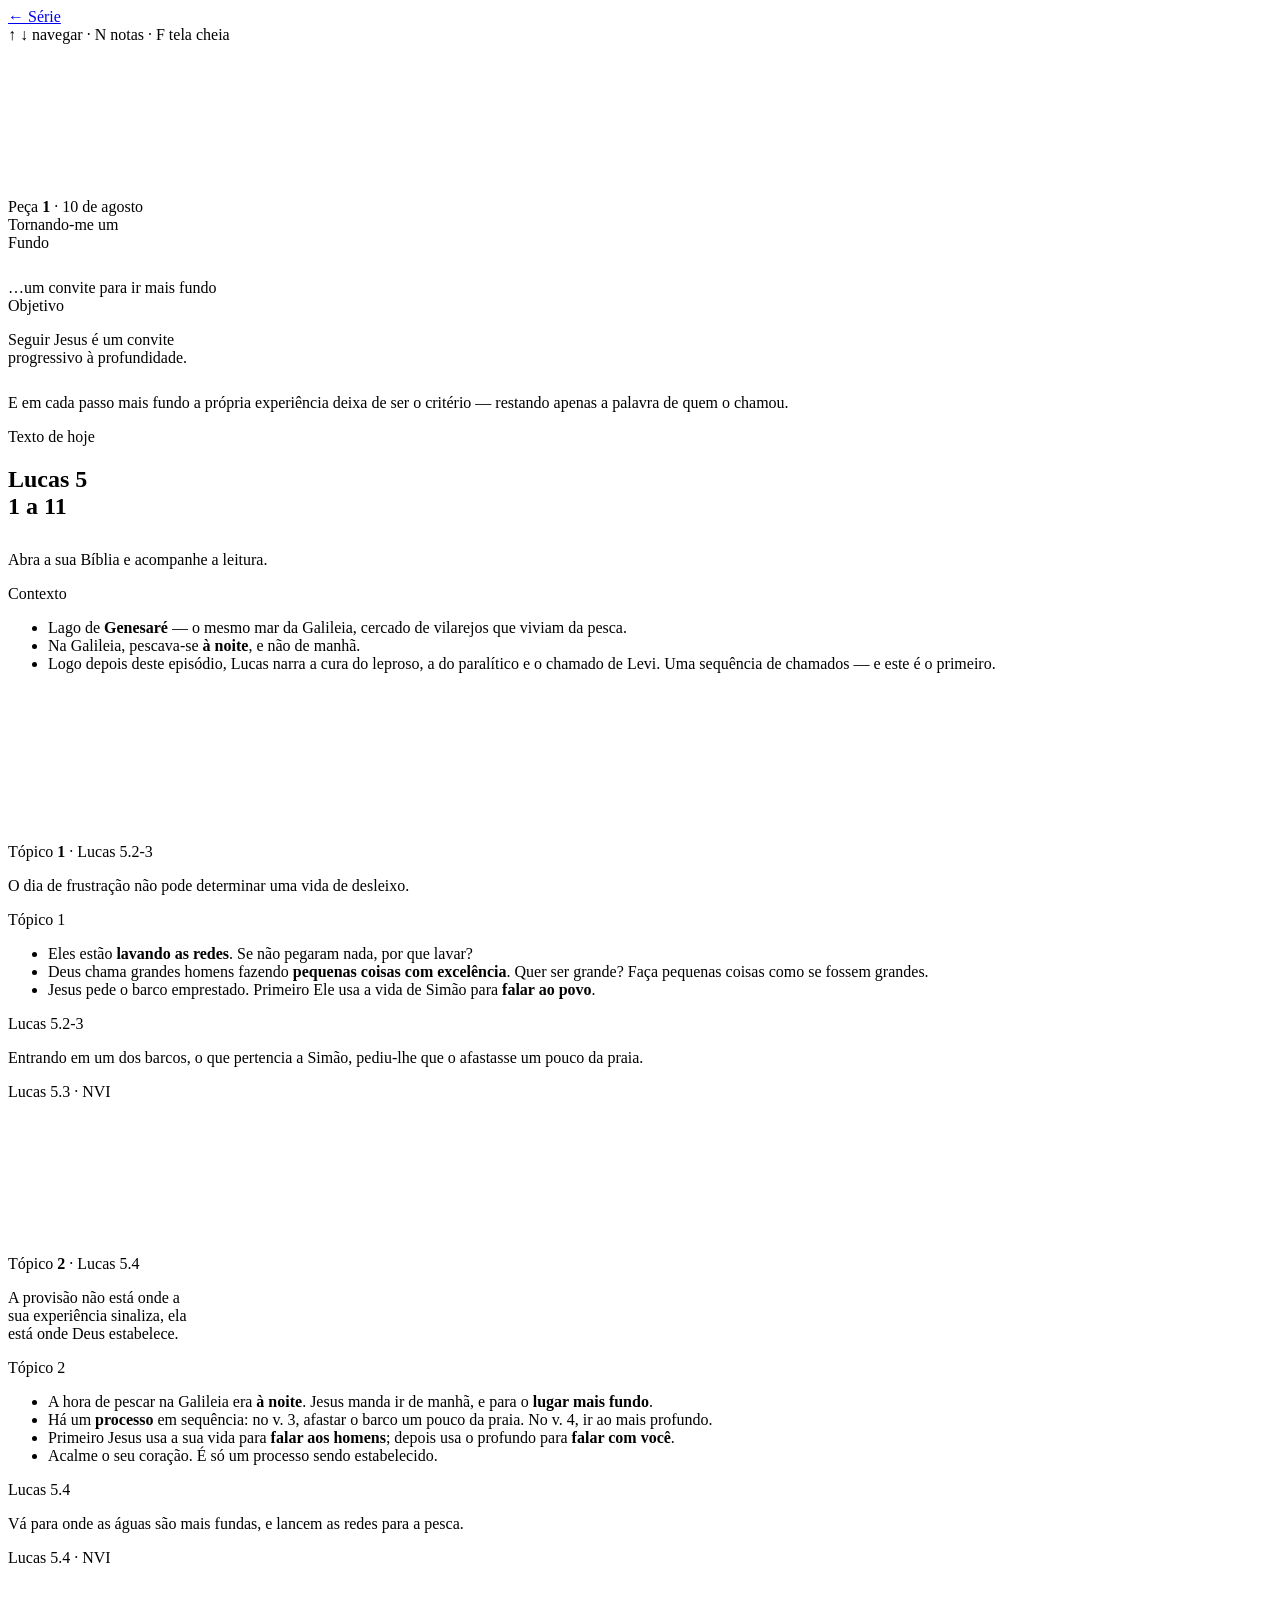
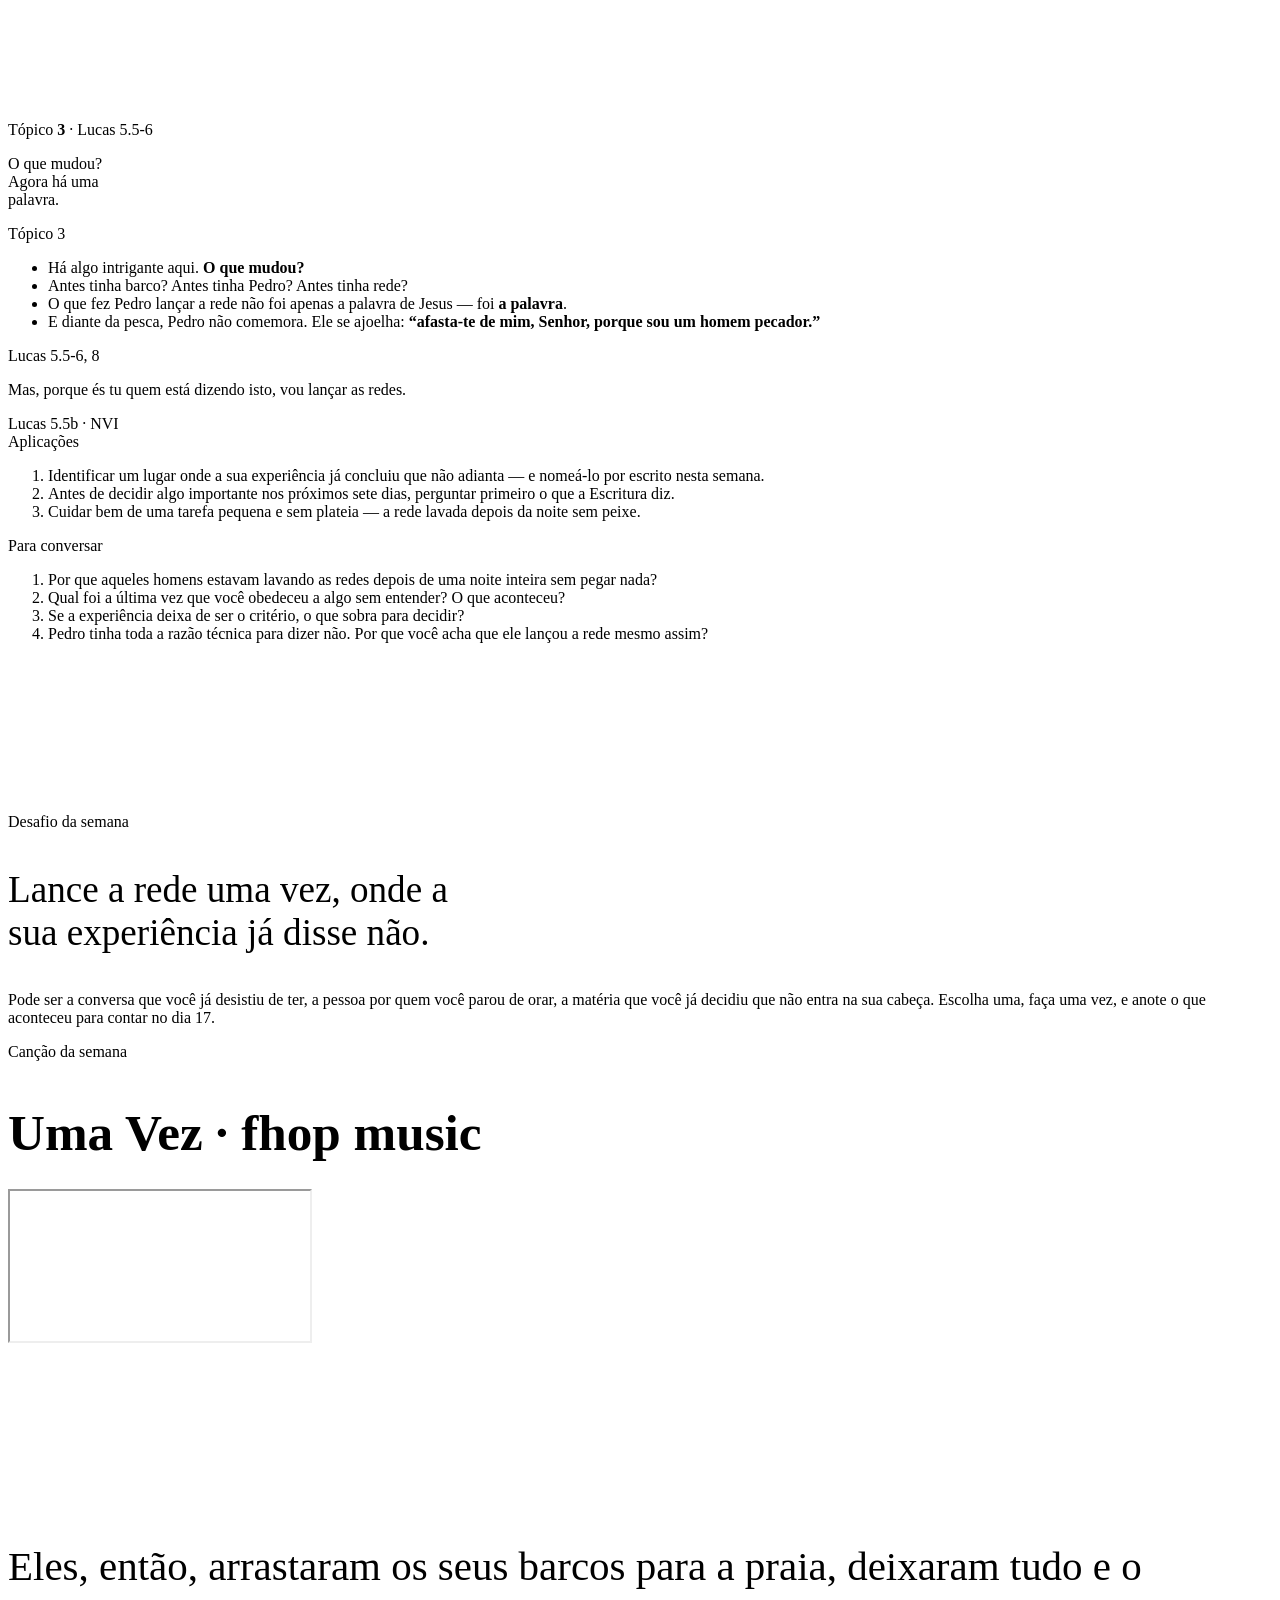
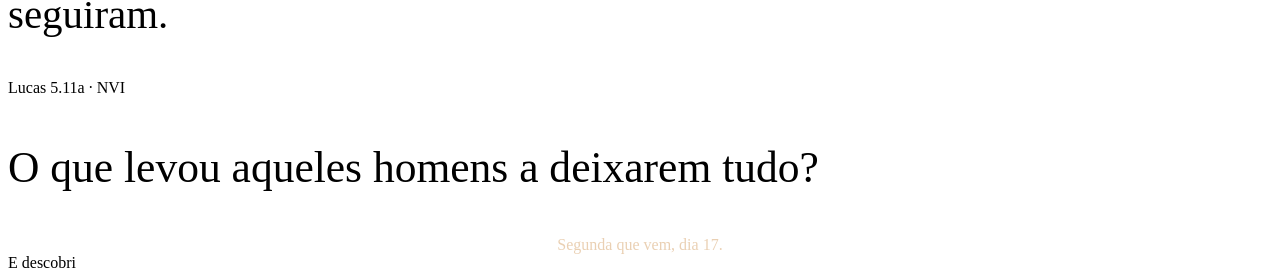
==== 01-encontro.html @ 88529727 "Add files via upload" ====
<!DOCTYPE html>
<html lang="pt-BR">
<head>
<meta charset="utf-8">
<meta name="viewport" content="width=device-width,initial-scale=1">
<title>Peça 1 — …um convite para ir mais fundo</title>
<meta name="theme-color" content="#0E0904">
<meta property="og:title" content="Peça 1 — …um convite para ir mais fundo">
<meta property="og:description" content="Tornando-me um discípulo · 10 de agosto · ADSV">
<meta property="og:image" content="assets/logo.png">
<link rel="icon" href="assets/logo.png">
<link rel="preconnect" href="https://fonts.googleapis.com">
<link rel="preconnect" href="https://fonts.gstatic.com" crossorigin>
<link href="https://fonts.googleapis.com/css2?family=Bricolage+Grotesque:opsz,wdth,wght@12..96,75..100,400;12..96,75..100,600;12..96,75..100,800&family=Instrument+Sans:wght@400;500;600&display=swap" rel="stylesheet">
<link rel="stylesheet" href="assets/base.css">

<link rel="stylesheet" href="assets/encontro.css">
</head>
<body>

<div id="barra"></div>
<a id="voltar" href="index.html">← Série</a>
<div id="ajuda">↑ ↓ navegar · N notas · F tela cheia</div>

<div id="trilho">

  <!-- 1 · CAPA -->
  <section class="cena" data-nota="Abertura. Dar tempo para a galera entrar. Avisar que há algo escondido nas páginas do curso — sem dizer o quê.">
    <div class="fogo"><div class="heat"><i></i><i></i><i></i><i></i></div><canvas></canvas><div class="brasa-glow"></div></div>
    <div class="grao"></div>
    <div class="interna">
      <div class="marcador">Peça <b>1</b> · 10 de agosto</div>
      <div class="kicker">Tornando-me um</div>
      <div class="gigante">Fundo</div>
      <div class="rule" style="margin:clamp(20px,3vh,40px) 0 clamp(14px,2vh,26px)"></div>
      <div class="hook">…um convite para ir mais fundo</div>
    </div>
  </section>

  <!-- 2 · OBJETIVO -->
  <section class="cena" data-nota="Ler devagar. Este é o contrato da noite.">
    <div class="interna">
      <div class="marcador">Objetivo</div>
      <p class="frase" style="max-width:26ch">Seguir Jesus é um convite progressivo à profundidade.</p>
      <p class="corpo" style="margin-top:clamp(22px,3vh,42px)">
        E em cada passo mais fundo a própria experiência deixa de ser o critério —
        restando apenas a palavra de quem o chamou.
      </p>
    </div>
  </section>

  <!-- 3 · TEXTO -->
  <section class="cena" data-nota="Pedir que abram a Bíblia e leiam Lucas 5.1-11. Alguém lê em voz alta.">
    <div class="interna">
      <div class="marcador">Texto de hoje</div>
      <h2 class="cabeca">Lucas 5<br>1 a 11</h2>
      <p class="corpo" style="margin-top:clamp(24px,3.4vh,48px)">
        Abra a sua Bíblia e acompanhe a leitura.
      </p>
    </div>
  </section>

  <!-- 4 · CONTEXTO -->
  <section class="cena" data-nota="Contexto rápido. Não alongar — o peso da noite está nos tópicos.">
    <div class="interna">
      <div class="marcador">Contexto</div>
      <ul class="pontos">
        <li>Lago de <b>Genesaré</b> — o mesmo mar da Galileia, cercado de vilarejos que viviam da pesca.</li>
        <li>Na Galileia, pescava-se <b>à noite</b>, e não de manhã.</li>
        <li>Logo depois deste episódio, Lucas narra a cura do leproso, a do paralítico e o chamado de Levi. Uma sequência de chamados — e este é o primeiro.</li>
      </ul>
    </div>
  </section>

  <!-- 5 · TÓPICO 1 -->
  <section class="cena" data-nota="Tópico 1. A pergunta das redes lavadas é o gancho — deixar no ar alguns segundos antes de responder.">
    <div class="fogo"><div class="heat"><i></i><i></i></div><canvas></canvas></div>
    <div class="interna">
      <div class="marcador">Tópico <b>1</b> · Lucas 5.2-3</div>
      <p class="frase">O dia de frustração não pode determinar uma vida de desleixo.</p>
    </div>
  </section>

  <section class="cena" data-nota="Deixar a pergunta respirar. Se não pegaram nada, por que lavar as redes?">
    <div class="interna">
      <div class="marcador">Tópico 1</div>
      <ul class="pontos">
        <li>Eles estão <b>lavando as redes</b>. Se não pegaram nada, por que lavar?</li>
        <li>Deus chama grandes homens fazendo <b>pequenas coisas com excelência</b>. Quer ser grande? Faça pequenas coisas como se fossem grandes.</li>
        <li>Jesus pede o barco emprestado. Primeiro Ele usa a vida de Simão para <b>falar ao povo</b>.</li>
      </ul>
      <span class="ref">Lucas 5.2-3</span>
    </div>
  </section>

  <!-- 6 · RESPIRO -->
  <section class="cena respiro" data-nota="Silêncio. Não falar por cima.">
    <div class="interna">
      <p class="texto">Entrando em um dos barcos, o que pertencia a Simão, pediu-lhe que o afastasse um pouco da praia.</p>
      <div class="fonte">Lucas 5.3 · NVI</div>
    </div>
  </section>

  <!-- 7 · TÓPICO 2 -->
  <section class="cena" data-nota="Tópico 2. O centro da noite. Estabelecer primeiro que a ordem era tecnicamente errada.">
    <div class="fogo"><div class="heat"><i></i><i></i><i></i></div><canvas></canvas><div class="brasa-glow"></div></div>
    <div class="interna">
      <div class="marcador">Tópico <b>2</b> · Lucas 5.4</div>
      <p class="frase" style="max-width:24ch">A provisão não está onde a sua experiência sinaliza, ela está onde Deus estabelece.</p>
    </div>
  </section>

  <section class="cena" data-nota="A imagem do mar é ILUSTRAÇÃO. Dizer 'pensa comigo', nunca 'a Bíblia ensina'.">
    <div class="interna">
      <div class="marcador">Tópico 2</div>
      <ul class="pontos">
        <li>A hora de pescar na Galileia era <b>à noite</b>. Jesus manda ir de manhã, e para o <b>lugar mais fundo</b>.</li>
        <li>Há um <b>processo</b> em sequência: no v. 3, afastar o barco um pouco da praia. No v. 4, ir ao mais profundo.</li>
        <li>Primeiro Jesus usa a sua vida para <b>falar aos homens</b>; depois usa o profundo para <b>falar com você</b>.</li>
        <li>Acalme o seu coração. É só um processo sendo estabelecido.</li>
      </ul>
      <span class="ref">Lucas 5.4</span>
    </div>
  </section>

  <!-- 8 · RESPIRO -->
  <section class="cena respiro" data-nota="Segundo respiro. Ler junto, em voz alta.">
    <div class="interna">
      <p class="texto">Vá para onde as águas são mais fundas, e lancem as redes para a pesca.</p>
      <div class="fonte">Lucas 5.4 · NVI</div>
    </div>
  </section>

  <!-- 9 · TÓPICO 3 -->
  <section class="cena" data-nota="Tópico 3. Segurar a aplicação. A pergunta 'o que você precisa deixar?' é do dia 17.">
    <div class="fogo"><div class="heat"><i></i><i></i><i></i><i></i></div><canvas></canvas></div>
    <div class="interna">
      <div class="marcador">Tópico <b>3</b> · Lucas 5.5-6</div>
      <p class="frase" style="max-width:16ch">O que mudou? Agora há uma palavra.</p>
    </div>
  </section>

  <section class="cena" data-nota="Fazer as três perguntas em sequência, rápido, esperando resposta da galera.">
    <div class="interna">
      <div class="marcador">Tópico 3</div>
      <ul class="pontos">
        <li>Há algo intrigante aqui. <b>O que mudou?</b></li>
        <li>Antes tinha barco? Antes tinha Pedro? Antes tinha rede?</li>
        <li>O que fez Pedro lançar a rede não foi apenas a palavra de Jesus — foi <b>a palavra</b>.</li>
        <li>E diante da pesca, Pedro não comemora. Ele se ajoelha: <b>“afasta-te de mim, Senhor, porque sou um homem pecador.”</b></li>
      </ul>
      <span class="ref">Lucas 5.5-6, 8</span>
    </div>
  </section>

  <!-- 10 · RESPIRO -->
  <section class="cena respiro" data-nota="O verso da noite. Deixar na tela enquanto conclui o tópico.">
    <div class="interna">
      <p class="texto">Mas, porque és tu quem está dizendo isto, vou lançar as redes.</p>
      <div class="fonte">Lucas 5.5b · NVI</div>
    </div>
  </section>

  <!-- 11 · APLICAÇÕES -->
  <section class="cena" data-nota="Aplicações. Se o tempo apertar, ficar só com a primeira.">
    <div class="interna">
      <div class="marcador">Aplicações</div>
      <ol class="numerada">
        <li>Identificar um lugar onde a sua experiência já concluiu que não adianta — e nomeá-lo por escrito nesta semana.</li>
        <li>Antes de decidir algo importante nos próximos sete dias, perguntar primeiro o que a Escritura diz.</li>
        <li>Cuidar bem de uma tarefa pequena e sem plateia — a rede lavada depois da noite sem peixe.</li>
      </ol>
    </div>
  </section>

  <!-- 12 · PERGUNTAS -->
  <section class="cena" data-nota="Abrir os microfones. Não responder por eles.">
    <div class="interna">
      <div class="marcador">Para conversar</div>
      <ol class="numerada">
        <li>Por que aqueles homens estavam lavando as redes depois de uma noite inteira sem pegar nada?</li>
        <li>Qual foi a última vez que você obedeceu a algo sem entender? O que aconteceu?</li>
        <li>Se a experiência deixa de ser o critério, o que sobra para decidir?</li>
        <li>Pedro tinha toda a razão técnica para dizer não. Por que você acha que ele lançou a rede mesmo assim?</li>
      </ol>
    </div>
  </section>

  <!-- 13 · DESAFIO -->
  <section class="cena" data-nota="O desafio é o que mantém a peça viva até o dia 17. Pedir que anotem.">
    <div class="fogo"><div class="heat"><i></i><i></i><i></i></div><canvas></canvas><div class="brasa-glow"></div></div>
    <div class="interna">
      <div class="marcador">Desafio da semana</div>
      <div class="caixa">
        <p class="frase" style="font-size:clamp(19px,2.9vw,46px);max-width:24ch">
          Lance a rede uma vez, onde a sua experiência já disse não.
        </p>
        <p class="corpo" style="margin-top:clamp(18px,2.4vh,32px)">
          Pode ser a conversa que você já desistiu de ter, a pessoa por quem você parou de orar,
          a matéria que você já decidiu que não entra na sua cabeça. Escolha uma, faça uma vez,
          e anote o que aconteceu para contar no dia 17.
        </p>
      </div>
    </div>
  </section>

  <!-- 14 · MÚSICA -->
  <section class="cena" data-nota="ATENÇÃO: marcar 'compartilhar áudio da guia' no Meet ANTES de dar play. Não comentar a letra.">
    <div class="interna">
      <div class="marcador">Canção da semana</div>
      <h2 class="cabeca" style="font-size:clamp(24px,4vw,60px);margin-bottom:clamp(20px,3vh,36px)">Uma Vez · fhop music</h2>
      <div class="video">
        <iframe src="https://www.youtube-nocookie.com/embed/fOBGrF-bQbA"
                title="Uma Vez — fhop music"
                allow="accelerometer; clipboard-write; encrypted-media; gyroscope; picture-in-picture; web-share"
                referrerpolicy="strict-origin-when-cross-origin"
                allowfullscreen loading="lazy"></iframe>
      </div>
    </div>
  </section>

  <!-- 15 · ENCERRAMENTO -->
  <section class="cena respiro" data-nota="Ler o v.11, descrever a cena da praia, fazer a pergunta e ENCERRAR. Não responder.">
    <div class="fogo"><div class="heat"><i></i><i></i><i></i><i></i></div><canvas></canvas></div>
    <div class="interna">
      <p class="texto" style="font-size:clamp(20px,3.2vw,52px)">
        Eles, então, arrastaram os seus barcos para a praia, deixaram tudo e o seguiram.
      </p>
      <div class="fonte">Lucas 5.11a · NVI</div>
      <p class="frase" style="max-width:100%;margin-top:clamp(36px,5vh,80px);font-size:clamp(21px,3.4vw,56px)">
        O que levou aqueles homens a deixarem tudo?
      </p>
      <p class="corpo" style="margin:clamp(24px,3vh,44px) auto 0;text-align:center;color:rgba(217,170,116,.55)">
        Segunda que vem, dia 17.
      </p>
    </div>
    <span class="escondido">E descobri</span>
  </section>

</div>

<script src="assets/fogo.js"></script>
<script src="assets/apresentar.js"></script>
</body>
</html>
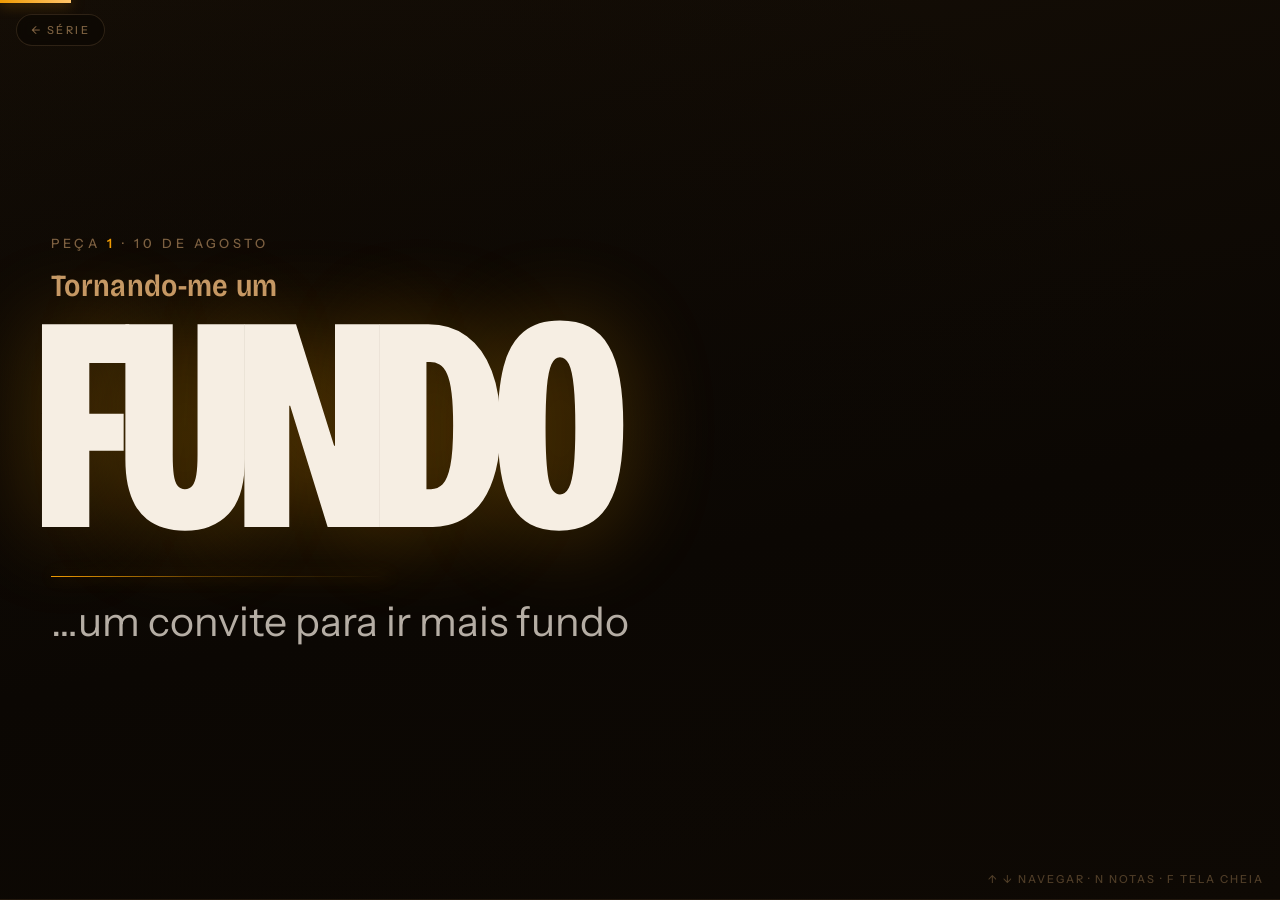
==== commit f58ec964: "Update asset paths in 01-encontro.html" ====
--- a/01-encontro.html
+++ b/01-encontro.html
@@ -7,14 +7,14 @@
 <meta name="theme-color" content="#0E0904">
 <meta property="og:title" content="Peça 1 — …um convite para ir mais fundo">
 <meta property="og:description" content="Tornando-me um discípulo · 10 de agosto · ADSV">
-<meta property="og:image" content="assets/logo.png">
-<link rel="icon" href="assets/logo.png">
+<meta property="og:image" content="logo.png">
+<link rel="icon" href="logo.png">
 <link rel="preconnect" href="https://fonts.googleapis.com">
 <link rel="preconnect" href="https://fonts.gstatic.com" crossorigin>
 <link href="https://fonts.googleapis.com/css2?family=Bricolage+Grotesque:opsz,wdth,wght@12..96,75..100,400;12..96,75..100,600;12..96,75..100,800&family=Instrument+Sans:wght@400;500;600&display=swap" rel="stylesheet">
-<link rel="stylesheet" href="assets/base.css">
-
-<link rel="stylesheet" href="assets/encontro.css">
+<link rel="stylesheet" href="base.css">
+
+<link rel="stylesheet" href="encontro.css">
 </head>
 <body>
 
@@ -239,7 +239,7 @@
 
 </div>
 
-<script src="assets/fogo.js"></script>
-<script src="assets/apresentar.js"></script>
+<script src="fogo.js"></script>
+<script src="apresentar.js"></script>
 </body>
 </html>
--- a/base.css
+++ b/base.css
@@ -0,0 +1,173 @@
+/* ═══════════════════════════════════════════════════════════
+   TORNANDO-ME UM DISCÍPULO · ADSV
+   base.css — variáveis, reset e elementos compartilhados
+   ═══════════════════════════════════════════════════════════ */
+
+:root{
+  /* espaçamento lateral padrão de todas as telas */
+  --pad: clamp(22px, 4vw, 76px);
+
+  /* fontes */
+  --display: 'Bricolage Grotesque', 'Instrument Sans', system-ui, sans-serif;
+  --sans:    'Instrument Sans', system-ui, -apple-system, 'Segoe UI', sans-serif;
+
+  /* paleta */
+  --pitch:    #0B0703;   /* fundo mais escuro   */
+  --bark:     #3B2A16;   /* marrom apagado      */
+  --sand:     #D9AA74;   /* areia / secundária  */
+  --ember:    #EF9B04;   /* brasa · cor-chave   */
+  --ember-hi: #FFC46A;   /* brasa clara         */
+  --bone:     #F6EEE3;   /* texto principal     */
+}
+
+*,*::before,*::after{ margin:0; padding:0; box-sizing:border-box; }
+
+html{ -webkit-text-size-adjust:100%; scroll-behavior:smooth; }
+
+body{
+  background:var(--pitch);
+  color:var(--bone);
+  font-family:var(--sans);
+  font-weight:400;
+  -webkit-font-smoothing:antialiased;
+  -moz-osx-font-smoothing:grayscale;
+  overflow-x:hidden;
+}
+
+a{ color:inherit; text-decoration:none; }
+img{ display:block; max-width:100%; }
+::selection{ background:rgba(239,155,4,.32); color:var(--bone); }
+
+/* barra de rolagem discreta */
+::-webkit-scrollbar{ width:9px; }
+::-webkit-scrollbar-track{ background:#0B0703; }
+::-webkit-scrollbar-thumb{ background:rgba(217,170,116,.2); border-radius:9px; }
+::-webkit-scrollbar-thumb:hover{ background:rgba(239,155,4,.45); }
+
+
+/* ═══════════ TIPOGRAFIA COMPARTILHADA ═══════════ */
+
+/* etiqueta pequena em caixa alta */
+.eyebrow{
+  font-size:clamp(9px,1.15vw,19px);
+  letter-spacing:.28em;
+  text-transform:uppercase;
+  font-weight:500;
+  color:rgba(217,170,116,.62);
+}
+
+/* linha acima do título gigante — "Tornando-me um" */
+.kicker{
+  font-family:var(--display);
+  font-weight:600;
+  font-variation-settings:"wdth" 90;
+  font-size:clamp(15px,2.4vw,40px);
+  line-height:1.1;
+  letter-spacing:.01em;
+  color:rgba(217,170,116,.9);
+}
+
+/* filete de brasa */
+.rule{
+  height:1px;
+  width:min(340px,46vw);
+  background:linear-gradient(90deg,var(--ember) 0%,rgba(239,155,4,.35) 45%,rgba(239,155,4,0) 100%);
+  box-shadow:0 0 16px rgba(239,155,4,.45);
+}
+
+/* frase de efeito abaixo do filete */
+.hook{
+  font-size:clamp(19px,3.2vw,56px);
+  line-height:1.28;
+  font-weight:400;
+  color:rgba(246,238,227,.72);
+  max-width:30ch;
+}
+.hook em{
+  font-style:italic;
+  color:var(--ember);
+  text-shadow:0 0 34px rgba(239,155,4,.45);
+}
+
+
+/* ═══════════ AMBIENTE: FOGO, BRASA E GRÃO ═══════════ */
+
+.fogo{
+  position:absolute;
+  inset:0;
+  z-index:0;
+  pointer-events:none;
+  overflow:hidden;
+}
+
+.fogo canvas{
+  position:absolute;
+  inset:0;
+  width:100%;
+  height:100%;
+  display:block;
+}
+
+/* manchas de calor difusas na base da tela */
+.fogo .heat{
+  position:absolute;
+  left:-10%; right:-10%; bottom:-18%;
+  height:70%;
+}
+.fogo .heat i{
+  position:absolute;
+  bottom:0;
+  display:block;
+  border-radius:50%;
+  filter:blur(58px);
+  background:radial-gradient(circle at 50% 70%,rgba(239,155,4,.5) 0%,rgba(239,155,4,.16) 45%,rgba(239,155,4,0) 72%);
+  animation:respira 7s ease-in-out infinite;
+}
+.fogo .heat i:nth-child(1){ left:6%;  width:44%; height:78%; animation-delay:0s;    opacity:.75; }
+.fogo .heat i:nth-child(2){ left:38%; width:38%; height:62%; animation-delay:-2.3s; opacity:.6;  }
+.fogo .heat i:nth-child(3){ left:64%; width:42%; height:70%; animation-delay:-4.1s; opacity:.5;  }
+.fogo .heat i:nth-child(4){ left:20%; width:30%; height:52%; animation-delay:-5.6s; opacity:.45; }
+
+@keyframes respira{
+  0%,100%{ transform:translateY(6%)  scale(1);    opacity:.42; }
+  50%    { transform:translateY(-4%) scale(1.09); opacity:.82; }
+}
+
+/* halo quente geral */
+.brasa-glow{
+  position:absolute;
+  left:50%; bottom:-34%;
+  width:130%; height:76%;
+  transform:translateX(-50%);
+  pointer-events:none;
+  background:radial-gradient(ellipse at 50% 60%,rgba(239,155,4,.2) 0%,rgba(198,96,10,.09) 38%,rgba(239,155,4,0) 70%);
+  filter:blur(24px);
+  animation:pulsaGlow 9s ease-in-out infinite;
+}
+@keyframes pulsaGlow{
+  0%,100%{ opacity:.55; }
+  50%    { opacity:1;   }
+}
+
+/* textura de grão sobre tudo — tira o aspecto "digital demais" */
+.grao{
+  position:absolute;
+  inset:0;
+  z-index:1;
+  pointer-events:none;
+  opacity:.055;
+  mix-blend-mode:overlay;
+  background-image:url("data:image/svg+xml;utf8,<svg xmlns='http://www.w3.org/2000/svg' width='180' height='180'><filter id='r'><feTurbulence type='fractalNoise' baseFrequency='.85' numOctaves='3' stitchTiles='stitch'/></filter><rect width='180' height='180' filter='url(%23r)'/></svg>");
+  background-size:180px 180px;
+}
+
+
+/* ═══════════ ACESSIBILIDADE ═══════════ */
+@media (prefers-reduced-motion: reduce){
+  *,*::before,*::after{
+    animation-duration:.001ms !important;
+    animation-iteration-count:1 !important;
+    transition-duration:.001ms !important;
+    scroll-behavior:auto !important;
+  }
+}
--- a/encontro.css
+++ b/encontro.css
@@ -0,0 +1,162 @@
+/* =========================================================
+   ADSV — layout das páginas de encontro
+   Compartilhado pelas quatro peças.
+   ========================================================= */
+
+body{ background:#0B0703; }
+
+  /* ---------- trilho de seções ---------- */
+  #trilho{ height:100svh; overflow-y:auto; scroll-snap-type:y mandatory; }
+
+  .cena{
+    position:relative; scroll-snap-align:start;
+    min-height:100svh; display:flex; flex-direction:column; justify-content:center;
+    padding:calc(var(--pad) + 30px) var(--pad) calc(var(--pad) + 46px);
+    background:linear-gradient(168deg,#150E06 0%,#0B0703 60%,#0E0904 100%);
+    border-bottom:1px solid rgba(217,170,116,.07);
+    overflow:hidden;
+  }
+  .cena > *{ position:relative; z-index:2; }
+  .cena .fogo,.cena .grao,.cena .brasa-glow{ z-index:0; }
+  .cena::before{
+    content:""; position:absolute; inset:0; z-index:1; pointer-events:none;
+    background:radial-gradient(120% 100% at 28% 46%,rgba(11,7,3,.62) 0%,rgba(11,7,3,0) 60%);
+  }
+
+  .interna{ width:100%; max-width:1180px; margin:0 auto; }
+
+  /* ---------- tipos de cena ---------- */
+  .marcador{
+    font-size:clamp(9px,1vw,15px); letter-spacing:.28em; text-transform:uppercase;
+    color:rgba(217,170,116,.55); font-weight:500; margin-bottom:clamp(14px,2vh,28px);
+  }
+  .marcador b{ color:var(--ember); font-weight:600; }
+
+  .gigante{
+    font-family:var(--display); font-weight:800; font-variation-settings:"wdth" 75;
+    font-size:clamp(46px,24vw,420px); line-height:.8; letter-spacing:-.04em;
+    text-transform:uppercase; color:var(--bone); white-space:nowrap;
+    margin-left:-.05em; text-shadow:0 4px 90px rgba(239,155,4,.3);
+  }
+  @media (max-width:700px){ .gigante{ font-size:18vw; } }
+
+  h2.cabeca{
+    font-family:var(--display); font-weight:800; font-variation-settings:"wdth" 80;
+    font-size:clamp(28px,5.6vw,90px); line-height:.95; letter-spacing:-.025em;
+    text-transform:uppercase; color:var(--bone);
+  }
+
+  .frase{
+    font-family:var(--display); font-weight:600; font-variation-settings:"wdth" 88;
+    font-size:clamp(21px,3.6vw,62px); line-height:1.18; color:var(--ember-hi);
+    text-shadow:0 0 30px rgba(239,155,4,.5),0 0 80px rgba(239,155,4,.24);
+    max-width:20ch;
+  }
+
+  .corpo{
+    font-size:clamp(15px,1.55vw,26px); line-height:1.62;
+    color:rgba(246,238,227,.82); max-width:62ch;
+  }
+  .corpo + .corpo{ margin-top:.9em; }
+
+  ul.pontos{ list-style:none; max-width:64ch; }
+  ul.pontos li{
+    position:relative; padding-left:clamp(22px,2.2vw,38px);
+    margin-bottom:clamp(14px,2vh,26px);
+    font-size:clamp(15px,1.6vw,27px); line-height:1.5;
+    color:rgba(246,238,227,.86);
+  }
+  ul.pontos li::before{
+    content:""; position:absolute; left:0; top:.62em;
+    width:clamp(7px,.7vw,11px); aspect-ratio:1; border-radius:50%;
+    background:var(--ember); box-shadow:0 0 14px rgba(239,155,4,.75);
+  }
+  ul.pontos li b{ color:var(--bone); font-weight:600; }
+
+  .ref{
+    display:inline-block; margin-top:clamp(18px,2.6vh,34px);
+    font-size:clamp(10px,1.05vw,17px); letter-spacing:.24em; text-transform:uppercase;
+    color:rgba(217,170,116,.6); font-weight:500;
+  }
+
+  /* versículo em tela cheia */
+  .respiro{ text-align:center; align-items:center; }
+  .respiro .interna{ max-width:900px; }
+  .respiro .texto{
+    font-family:var(--display); font-weight:400; font-variation-settings:"wdth" 96;
+    font-size:clamp(23px,4vw,68px); line-height:1.3; color:var(--bone);
+    text-shadow:0 0 60px rgba(239,155,4,.28);
+  }
+  .respiro .fonte{
+    margin-top:clamp(20px,3vh,40px);
+    font-size:clamp(10px,1.05vw,17px); letter-spacing:.28em;
+    text-transform:uppercase; color:var(--ember); font-weight:600;
+  }
+
+  /* listas numeradas (perguntas / aplicações) */
+  ol.numerada{ list-style:none; counter-reset:n; max-width:66ch; }
+  ol.numerada li{
+    counter-increment:n; position:relative;
+    padding-left:clamp(40px,4vw,74px); margin-bottom:clamp(16px,2.2vh,30px);
+    font-size:clamp(15px,1.6vw,27px); line-height:1.5; color:rgba(246,238,227,.86);
+  }
+  ol.numerada li::before{
+    content:counter(n); position:absolute; left:0; top:-.08em;
+    font-family:var(--display); font-weight:800; font-variation-settings:"wdth" 82;
+    font-size:clamp(26px,2.9vw,50px); line-height:1;
+    color:rgba(239,155,4,.45);
+  }
+
+  /* desafio */
+  .caixa{
+    border:1px solid rgba(239,155,4,.35); border-radius:16px;
+    background:linear-gradient(120deg,rgba(40,26,10,.6),rgba(14,9,4,.4));
+    padding:clamp(22px,3.4vw,56px); max-width:64ch;
+  }
+
+  /* música */
+  .video{
+    position:relative; width:100%; max-width:1000px;
+    aspect-ratio:16/9; border-radius:14px; overflow:hidden;
+    border:1px solid rgba(217,170,116,.2);
+    box-shadow:0 30px 80px -30px rgba(0,0,0,.9);
+  }
+  .video iframe{ position:absolute; inset:0; width:100%; height:100%; border:0; }
+
+  /* ---------- barra de progresso e navegação ---------- */
+  #barra{
+    position:fixed; top:0; left:0; height:3px; width:0%;
+    background:linear-gradient(90deg,var(--ember),var(--ember-hi));
+    box-shadow:0 0 14px rgba(239,155,4,.7); z-index:50;
+    transition:width .25s ease;
+  }
+  #voltar{
+    position:fixed; top:14px; left:16px; z-index:50;
+    font-size:11px; letter-spacing:.22em; text-transform:uppercase;
+    color:rgba(217,170,116,.55); font-weight:500;
+    background:rgba(11,7,3,.6); padding:8px 14px; border-radius:999px;
+    border:1px solid rgba(217,170,116,.16); backdrop-filter:blur(6px);
+  }
+  #voltar:hover{ color:var(--ember); border-color:rgba(239,155,4,.4); }
+
+  #ajuda{
+    position:fixed; bottom:14px; right:16px; z-index:50;
+    font-size:11px; letter-spacing:.18em; text-transform:uppercase;
+    color:rgba(217,170,116,.32); font-weight:500; text-align:right;
+    transition:opacity .6s ease; pointer-events:none;
+  }
+
+  /* fragmento escondido */
+  .escondido{
+    font-family:var(--display); font-weight:800; font-variation-settings:"wdth" 82;
+    font-size:clamp(14px,1.5vw,24px); letter-spacing:.3em; text-transform:uppercase;
+    color:rgba(217,170,116,.11);
+    position:absolute; right:var(--pad); bottom:calc(var(--pad) + 10px); z-index:3;
+    user-select:text;
+  }
+
+  @media (max-width:900px){
+    #trilho{ height:auto; overflow:visible; scroll-snap-type:none; }
+    .cena{ min-height:auto; padding-top:calc(var(--pad) + 50px); padding-bottom:calc(var(--pad) + 30px); }
+    #ajuda{ display:none; }
+  }
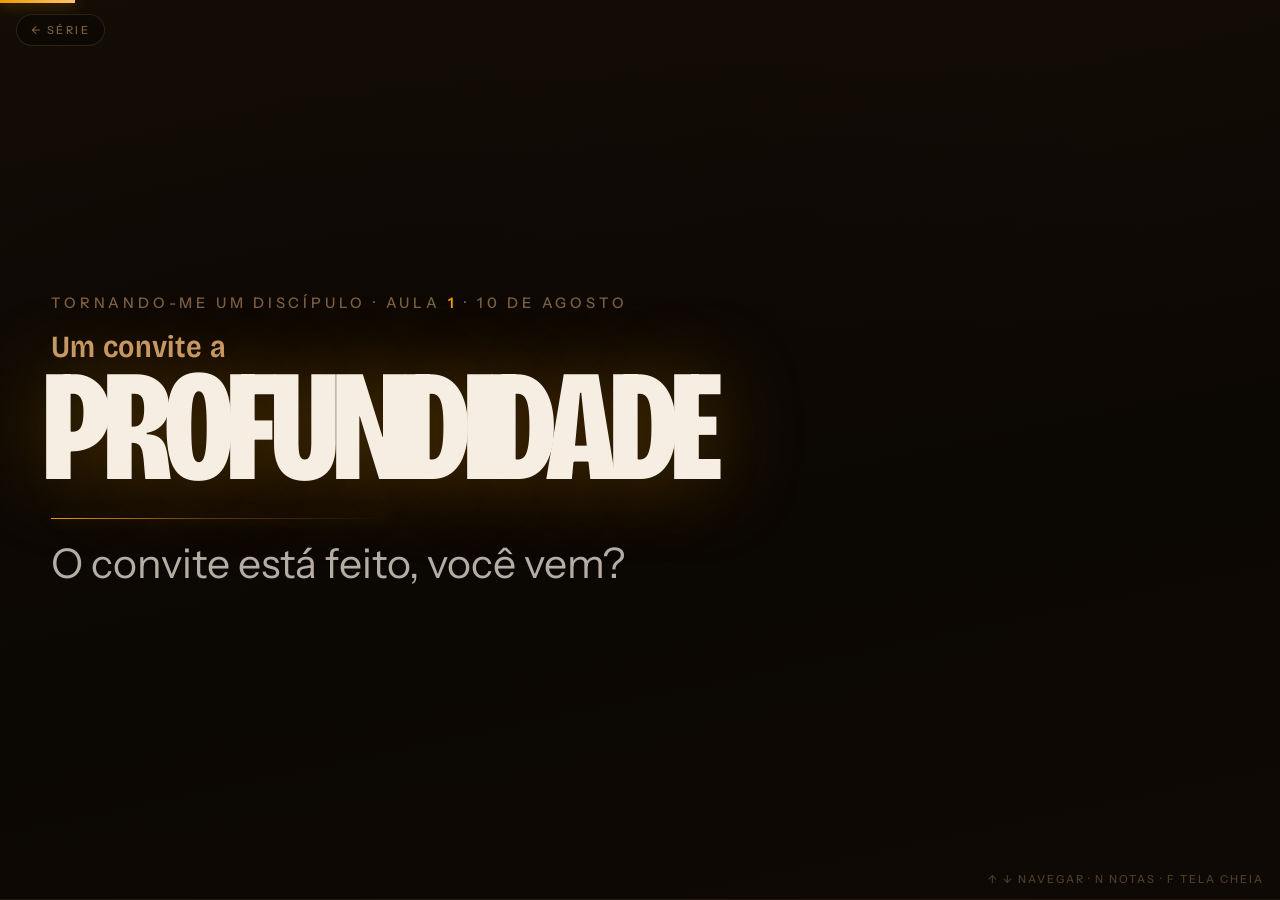
==== commit 4dabb137: "Update HTML content and styles for lesson 1" ====
--- a/01-encontro.html
+++ b/01-encontro.html
@@ -3,9 +3,9 @@
 <head>
 <meta charset="utf-8">
 <meta name="viewport" content="width=device-width,initial-scale=1">
-<title>Peça 1 — …um convite para ir mais fundo</title>
+<title>Aula 1 — Um convite a profundidade</title>
 <meta name="theme-color" content="#0E0904">
-<meta property="og:title" content="Peça 1 — …um convite para ir mais fundo">
+<meta property="og:title" content="Aula 1 — Um convite a profundidade">
 <meta property="og:description" content="Tornando-me um discípulo · 10 de agosto · ADSV">
 <meta property="og:image" content="logo.png">
 <link rel="icon" href="logo.png">
@@ -14,7 +14,227 @@
 <link href="https://fonts.googleapis.com/css2?family=Bricolage+Grotesque:opsz,wdth,wght@12..96,75..100,400;12..96,75..100,600;12..96,75..100,800&family=Instrument+Sans:wght@400;500;600&display=swap" rel="stylesheet">
 <link rel="stylesheet" href="base.css">
 
-<link rel="stylesheet" href="encontro.css">
+<style>
+  body{ background:#0B0703; }
+
+  /* ---------- trilho de seções ---------- */
+  #trilho{ height:100svh; overflow-y:auto; scroll-snap-type:y mandatory; }
+
+  .cena{
+    position:relative; scroll-snap-align:start;
+    min-height:100svh; display:flex; flex-direction:column; justify-content:center;
+    padding:calc(var(--pad) + 30px) var(--pad) calc(var(--pad) + 46px);
+    background:linear-gradient(168deg,#150E06 0%,#0B0703 60%,#0E0904 100%);
+    border-bottom:1px solid rgba(217,170,116,.07);
+    overflow:hidden;
+  }
+  .cena > *{ position:relative; z-index:2; }
+  .cena .fogo,.cena .grao,.cena .brasa-glow{ z-index:0; }
+  .cena::before{
+    content:""; position:absolute; inset:0; z-index:1; pointer-events:none;
+    background:radial-gradient(120% 100% at 28% 46%,rgba(11,7,3,.62) 0%,rgba(11,7,3,0) 60%);
+  }
+
+  .interna{ width:100%; max-width:1180px; margin:0 auto; }
+
+  /* ---------- tipos de cena ---------- */
+  .marcador{
+    font-size:clamp(10px,1.14vw,18px); letter-spacing:.26em; text-transform:uppercase;
+    color:rgba(217,170,116,.55); font-weight:500; margin-bottom:clamp(14px,2vh,28px);
+  }
+  .marcador b{ color:var(--ember); font-weight:600; }
+
+  .gigante{
+    font-family:var(--display); font-weight:800; font-variation-settings:"wdth" 75;
+    font-size:clamp(46px,24vw,420px); line-height:.8; letter-spacing:-.04em;
+    text-transform:uppercase; color:var(--bone); white-space:nowrap;
+    margin-left:-.05em; text-shadow:0 4px 90px rgba(239,155,4,.3);
+  }
+  @media (max-width:700px){ .gigante{ font-size:18vw; } }
+
+  h2.cabeca{
+    font-family:var(--display); font-weight:800; font-variation-settings:"wdth" 80;
+    font-size:clamp(30px,6vw,96px); line-height:.95; letter-spacing:-.025em;
+    text-transform:uppercase; color:var(--bone);
+  }
+
+  .frase{
+    font-family:var(--display); font-weight:600; font-variation-settings:"wdth" 88;
+    font-size:clamp(23px,4.05vw,70px); line-height:1.16; color:var(--ember-hi);
+    text-shadow:0 0 30px rgba(239,155,4,.5),0 0 80px rgba(239,155,4,.24);
+    max-width:20ch;
+  }
+
+  .corpo{
+    font-size:clamp(17px,1.9vw,33px); line-height:1.58;
+    color:rgba(246,238,227,.82); max-width:62ch;
+  }
+  .corpo + .corpo{ margin-top:.9em; }
+
+  ul.pontos{ list-style:none; max-width:64ch; }
+  ul.pontos li{
+    position:relative; padding-left:clamp(22px,2.2vw,38px);
+    margin-bottom:clamp(14px,2vh,26px);
+    font-size:clamp(16px,1.85vw,32px); line-height:1.48;
+    color:rgba(246,238,227,.86);
+  }
+  ul.pontos li::before{
+    content:""; position:absolute; left:0; top:.62em;
+    width:clamp(7px,.7vw,11px); aspect-ratio:1; border-radius:50%;
+    background:var(--ember); box-shadow:0 0 14px rgba(239,155,4,.75);
+  }
+  ul.pontos li b{ color:var(--bone); font-weight:600; }
+
+  .ref{
+    display:inline-block; margin-top:clamp(18px,2.6vh,34px);
+    font-size:clamp(11px,1.18vw,19px); letter-spacing:.22em; text-transform:uppercase;
+    color:rgba(217,170,116,.6); font-weight:500;
+  }
+
+  /* versículo em tela cheia */
+  .respiro{ text-align:center; align-items:center; }
+  .respiro .interna{ max-width:900px; }
+  .respiro .texto{
+    font-family:var(--display); font-weight:400; font-variation-settings:"wdth" 96;
+    font-size:clamp(25px,4.45vw,77px); line-height:1.26; color:var(--bone);
+    text-shadow:0 0 60px rgba(239,155,4,.28);
+  }
+  .respiro .fonte{
+    margin-top:clamp(20px,3vh,40px);
+    font-size:clamp(11px,1.18vw,19px); letter-spacing:.26em;
+    text-transform:uppercase; color:var(--ember); font-weight:600;
+  }
+
+  /* listas numeradas (perguntas / aplicações) */
+  ol.numerada{ list-style:none; counter-reset:n; max-width:66ch; }
+  ol.numerada li{
+    counter-increment:n; position:relative;
+    padding-left:clamp(40px,4vw,74px); margin-bottom:clamp(16px,2.2vh,30px);
+    font-size:clamp(16px,1.85vw,32px); line-height:1.48; color:rgba(246,238,227,.86);
+  }
+  ol.numerada li::before{
+    content:counter(n); position:absolute; left:0; top:-.08em;
+    font-family:var(--display); font-weight:800; font-variation-settings:"wdth" 82;
+    font-size:clamp(28px,3.25vw,57px); line-height:1;
+    color:rgba(239,155,4,.45);
+  }
+
+  /* desafio */
+  .caixa{
+    border:1px solid rgba(239,155,4,.35); border-radius:16px;
+    background:linear-gradient(120deg,rgba(40,26,10,.6),rgba(14,9,4,.4));
+    padding:clamp(22px,3.4vw,56px); max-width:64ch;
+  }
+
+  /* música */
+  .video{
+    position:relative; width:100%; max-width:1000px;
+    aspect-ratio:16/9; border-radius:14px; overflow:hidden;
+    border:1px solid rgba(217,170,116,.2);
+    box-shadow:0 30px 80px -30px rgba(0,0,0,.9);
+  }
+  .video iframe{ position:absolute; inset:0; width:100%; height:100%; border:0; }
+
+  /* versículos de apoio no rodapé da tela */
+  .versos-pe{
+    position:absolute; left:var(--pad); right:var(--pad);
+    bottom:calc(var(--pad) + 4px); z-index:3;
+    display:flex; flex-wrap:wrap; justify-content:center;
+    gap:clamp(18px,3.2vw,58px);
+    text-align:left;
+  }
+  .versos-pe p{
+    max-width:42ch; margin:0;
+    font-size:clamp(12px,1.14vw,19px); line-height:1.48;
+    color:rgba(246,238,227,.5);
+  }
+  .versos-pe span{
+    display:block; margin-top:.45em;
+    font-size:.85em; letter-spacing:.2em; text-transform:uppercase;
+    color:rgba(217,170,116,.62); font-weight:600;
+  }
+  @media (max-width:900px){
+    .versos-pe{ position:static; margin-top:clamp(30px,4vh,52px); }
+  }
+
+  /* passagem bíblica em duas colunas */
+  .passagem{
+    column-count:2; column-gap:clamp(26px,3.2vw,58px);
+    max-width:1180px;
+    font-size:clamp(13px,1.15vw,20px); line-height:1.5;
+    color:rgba(246,238,227,.8);
+  }
+  .passagem p{ margin:0 0 .46em; break-inside:avoid; }
+  .passagem p.fala{ padding-left:1.15em; color:var(--ember-hi); }
+  .passagem sup{
+    color:var(--ember); font-weight:600; font-size:.72em;
+    margin-right:.3em; vertical-align:.42em;
+  }
+  .credito{
+    margin-top:clamp(10px,1.4vh,18px);
+    font-size:clamp(9px,.95vw,14px); letter-spacing:.2em;
+    text-transform:uppercase; color:rgba(217,170,116,.38); font-weight:500;
+  }
+  @media (max-width:900px){ .passagem{ column-count:1; } }
+
+  /* rede de pesca decorativa */
+  .rede{
+    position:absolute; inset:0; z-index:1; pointer-events:none; opacity:.55;
+    background-image:
+      repeating-linear-gradient(45deg,rgba(217,170,116,.10) 0 1px,transparent 1px 48px),
+      repeating-linear-gradient(-45deg,rgba(217,170,116,.10) 0 1px,transparent 1px 48px);
+    -webkit-mask-image:radial-gradient(115% 85% at 80% 50%,#000 0%,rgba(0,0,0,0) 66%);
+            mask-image:radial-gradient(115% 85% at 80% 50%,#000 0%,rgba(0,0,0,0) 66%);
+  }
+
+  /* ---------- barra de progresso e navegação ---------- */
+  #barra{
+    position:fixed; top:0; left:0; height:3px; width:0%;
+    background:linear-gradient(90deg,var(--ember),var(--ember-hi));
+    box-shadow:0 0 14px rgba(239,155,4,.7); z-index:50;
+    transition:width .25s ease;
+  }
+  #voltar{
+    position:fixed; top:14px; left:16px; z-index:50;
+    font-size:11px; letter-spacing:.22em; text-transform:uppercase;
+    color:rgba(217,170,116,.55); font-weight:500;
+    background:rgba(11,7,3,.6); padding:8px 14px; border-radius:999px;
+    border:1px solid rgba(217,170,116,.16); backdrop-filter:blur(6px);
+  }
+  #voltar:hover{ color:var(--ember); border-color:rgba(239,155,4,.4); }
+
+  #ajuda{
+    position:fixed; bottom:14px; right:16px; z-index:50;
+    font-size:11px; letter-spacing:.18em; text-transform:uppercase;
+    color:rgba(217,170,116,.32); font-weight:500; text-align:right;
+    transition:opacity .6s ease; pointer-events:none;
+  }
+
+  /* fragmento escondido */
+  .escondido{
+    font-family:var(--display); font-weight:800; font-variation-settings:"wdth" 82;
+    font-size:clamp(14px,1.5vw,24px); letter-spacing:.3em; text-transform:uppercase;
+    color:rgba(217,170,116,.11);
+    position:absolute; right:var(--pad); bottom:calc(var(--pad) + 10px); z-index:3;
+    user-select:text;
+  }
+
+  /* telas largas: listas em duas colunas para ocupar o espaço */
+  @media (min-width:1150px){
+    ul.pontos, ol.numerada{
+      max-width:100%;
+      column-count:2; column-gap:clamp(38px,3.8vw,78px);
+    }
+    ul.pontos li, ol.numerada li{ break-inside:avoid; }
+    .corpo{ max-width:52ch; }
+  }
+
+  @media (max-width:900px){
+    #trilho{ height:auto; overflow:visible; scroll-snap-type:none; }
+    .cena{ min-height:auto; padding-top:calc(var(--pad) + 50px); padding-bottom:calc(var(--pad) + 30px); }
+    #ajuda{ display:none; }
+  }
+</style>
 </head>
 <body>
 
@@ -29,11 +249,11 @@
     <div class="fogo"><div class="heat"><i></i><i></i><i></i><i></i></div><canvas></canvas><div class="brasa-glow"></div></div>
     <div class="grao"></div>
     <div class="interna">
-      <div class="marcador">Peça <b>1</b> · 10 de agosto</div>
-      <div class="kicker">Tornando-me um</div>
-      <div class="gigante">Fundo</div>
+      <div class="marcador">Tornando-me um discípulo · Aula <b>1</b> · 10 de agosto</div>
+      <div class="kicker">Um convite a</div>
+      <div class="gigante" style="font-size:clamp(30px,12.4vw,238px)">Profundidade</div>
       <div class="rule" style="margin:clamp(20px,3vh,40px) 0 clamp(14px,2vh,26px)"></div>
-      <div class="hook">…um convite para ir mais fundo</div>
+      <div class="hook">O convite está feito, você vem?</div>
     </div>
   </section>
 
@@ -47,37 +267,63 @@
         restando apenas a palavra de quem o chamou.
       </p>
     </div>
+    <span class="escondido">Ainda</span>
   </section>
 
   <!-- 3 · TEXTO -->
-  <section class="cena" data-nota="Pedir que abram a Bíblia e leiam Lucas 5.1-11. Alguém lê em voz alta.">
-    <div class="interna">
-      <div class="marcador">Texto de hoje</div>
-      <h2 class="cabeca">Lucas 5<br>1 a 11</h2>
-      <p class="corpo" style="margin-top:clamp(24px,3.4vh,48px)">
-        Abra a sua Bíblia e acompanhe a leitura.
-      </p>
+  <section class="cena" style="padding-top:calc(var(--pad) + 2px);padding-bottom:calc(var(--pad) + 6px)" data-nota="Alguém lê em voz alta, do começo ao fim. Não comentar durante a leitura — os tópicos vêm depois.">
+    <div class="interna">
+      <div class="marcador">Texto de hoje · <b>Lucas 5.1-11</b></div>
+      <h2 class="cabeca" style="font-size:clamp(20px,2.85vw,42px);margin-bottom:clamp(12px,1.7vh,22px)">Jesus chama os primeiros discípulos</h2>
+      <div class="passagem">
+        <p><sup>1</sup>Certo dia, Jesus estava perto do lago de Genesaré, e uma multidão o comprimia de todos os lados para ouvir a palavra de Deus.</p>
+        <p><sup>2</sup>Então, ele viu à beira do lago dois barcos, deixados ali pelos pescadores, que estavam lavando as suas redes.</p>
+        <p><sup>3</sup>Entrando em um dos barcos, o que pertencia a Simão, pediu-lhe que o afastasse um pouco da praia. Então, sentou-se e, do barco, ensinava o povo.</p>
+        <p><sup>4</sup>Tendo acabado de falar, disse a Simão:</p>
+        <p class="fala">— Vá para onde as águas são mais fundas, e lancem as redes para a pesca.</p>
+        <p><sup>5</sup>Simão respondeu:</p>
+        <p class="fala">— Mestre, trabalhamos muito a noite inteira e não pegamos nada. Mas, porque és tu quem está dizendo isto, vou lançar as redes.</p>
+        <p><sup>6</sup>Quando o fizeram, pegaram tal quantidade de peixes que as redes começaram a se romper.</p>
+        <p><sup>7</sup>Então, fizeram sinais aos seus companheiros no outro barco para que viessem ajudá-los. Eles vieram e encheram ambos os barcos, a ponto de começarem a afundar.</p>
+        <p><sup>8</sup>Quando Simão Pedro viu isso, ajoelhou-se aos pés de Jesus e disse:</p>
+        <p class="fala">— Afasta-te de mim, Senhor, porque sou um homem pecador!</p>
+        <p><sup>9</sup>Pois ele e todos os seus companheiros estavam perplexos com a pesca que haviam feito,</p>
+        <p><sup>10</sup>como também Tiago e João, os filhos de Zebedeu, que eram sócios de Simão. Jesus disse a Simão:</p>
+        <p class="fala">— Não tenha medo; de agora em diante, você será pescador de homens.</p>
+        <p><sup>11</sup>Eles, então, arrastaram os seus barcos para a praia, deixaram tudo e o seguiram.</p>
+      </div>
+      <div class="credito">Nova Versão Internacional · NVI</div>
     </div>
   </section>
 
   <!-- 4 · CONTEXTO -->
   <section class="cena" data-nota="Contexto rápido. Não alongar — o peso da noite está nos tópicos.">
+    <div class="rede" aria-hidden="true"></div>
+    <div class="grao"></div>
     <div class="interna">
       <div class="marcador">Contexto</div>
       <ul class="pontos">
         <li>Lago de <b>Genesaré</b> — o mesmo mar da Galileia, cercado de vilarejos que viviam da pesca.</li>
         <li>Na Galileia, pescava-se <b>à noite</b>, e não de manhã.</li>
+        <li>Simão não estava sozinho: Tiago e João eram <b>sócios</b> dele. O chamado alcança um time inteiro, e não um homem só.</li>
+        <li>O povo se apertava para ouvir. Jesus precisa de um púlpito e escolhe <b>o barco de um homem cansado</b>.</li>
+        <li>No v. 5 Pedro chama Jesus de <b>Mestre</b>. Depois da pesca, no v. 8, já chama de <b>Senhor</b>.</li>
         <li>Logo depois deste episódio, Lucas narra a cura do leproso, a do paralítico e o chamado de Levi. Uma sequência de chamados — e este é o primeiro.</li>
       </ul>
     </div>
+    <span class="escondido">E descobri</span>
   </section>
 
   <!-- 5 · TÓPICO 1 -->
-  <section class="cena" data-nota="Tópico 1. A pergunta das redes lavadas é o gancho — deixar no ar alguns segundos antes de responder.">
+  <section class="cena respiro" data-nota="Tópico 1. A pergunta das redes lavadas é o gancho — deixar no ar alguns segundos antes de responder. Os dois versículos do rodapé são a base: ler só se alguém perguntar de onde vem isso.">
     <div class="fogo"><div class="heat"><i></i><i></i></div><canvas></canvas></div>
     <div class="interna">
       <div class="marcador">Tópico <b>1</b> · Lucas 5.2-3</div>
-      <p class="frase">O dia de frustração não pode determinar uma vida de desleixo.</p>
+      <p class="frase" style="font-size:clamp(27px,4.9vw,86px);max-width:17ch;margin:0 auto">O dia de frustração não pode determinar uma vida de desleixo.</p>
+    </div>
+    <div class="versos-pe">
+      <p>Assim, quer vocês comam, quer bebam, quer façam qualquer outra coisa, façam tudo para a glória de Deus.<span>1 Coríntios 10.31 · NVI</span></p>
+      <p>Tudo o que fizerem, façam de todo o coração, como para o Senhor, não para os homens, sabendo que receberão do Senhor a recompensa da herança, pois é a Cristo, o Senhor, a quem vocês servem.<span>Colossenses 3.23-24 · NVI</span></p>
     </div>
   </section>
 
@@ -121,6 +367,7 @@
       </ul>
       <span class="ref">Lucas 5.4</span>
     </div>
+    <span class="escondido">Sozinho</span>
   </section>
 
   <!-- 8 · RESPIRO -->
@@ -161,41 +408,30 @@
     </div>
   </section>
 
-  <!-- 11 · APLICAÇÕES -->
-  <section class="cena" data-nota="Aplicações. Se o tempo apertar, ficar só com a primeira.">
-    <div class="interna">
-      <div class="marcador">Aplicações</div>
+  <!-- 11 · CONVERSAR E APLICAR -->
+  <section class="cena" data-nota="Abrir os microfones. Cada item é pergunta e tarefa: deixe responderem antes de ler a parte em destaque.">
+    <div class="interna">
+      <div class="marcador">Para conversar <b>e</b> levar para a semana</div>
       <ol class="numerada">
-        <li>Identificar um lugar onde a sua experiência já concluiu que não adianta — e nomeá-lo por escrito nesta semana.</li>
-        <li>Antes de decidir algo importante nos próximos sete dias, perguntar primeiro o que a Escritura diz.</li>
-        <li>Cuidar bem de uma tarefa pequena e sem plateia — a rede lavada depois da noite sem peixe.</li>
+        <li>Por que aqueles homens estavam lavando as redes depois de uma noite inteira sem pegar nada? <b>Cuide bem, esta semana, de uma tarefa pequena e sem plateia.</b></li>
+        <li>Qual foi a última vez que você obedeceu a algo sem entender? <b>Antes da próxima decisão importante, pergunte primeiro o que a Escritura diz.</b></li>
+        <li>Se a experiência deixa de ser o critério, o que sobra para decidir? <b>Escreva o nome de um lugar onde a sua experiência já concluiu que não adianta.</b></li>
+        <li>Pedro tinha toda a razão técnica para dizer não. Por que você acha que ele lançou a rede mesmo assim? <b>Lance a sua uma vez, nesta semana.</b></li>
       </ol>
     </div>
-  </section>
-
-  <!-- 12 · PERGUNTAS -->
-  <section class="cena" data-nota="Abrir os microfones. Não responder por eles.">
-    <div class="interna">
-      <div class="marcador">Para conversar</div>
-      <ol class="numerada">
-        <li>Por que aqueles homens estavam lavando as redes depois de uma noite inteira sem pegar nada?</li>
-        <li>Qual foi a última vez que você obedeceu a algo sem entender? O que aconteceu?</li>
-        <li>Se a experiência deixa de ser o critério, o que sobra para decidir?</li>
-        <li>Pedro tinha toda a razão técnica para dizer não. Por que você acha que ele lançou a rede mesmo assim?</li>
-      </ol>
-    </div>
+    <span class="escondido">Quase</span>
   </section>
 
   <!-- 13 · DESAFIO -->
-  <section class="cena" data-nota="O desafio é o que mantém a peça viva até o dia 17. Pedir que anotem.">
+  <section class="cena respiro" data-nota="O desafio é o que mantém a aula viva até o dia 17. Pedir que anotem.">
     <div class="fogo"><div class="heat"><i></i><i></i><i></i></div><canvas></canvas><div class="brasa-glow"></div></div>
     <div class="interna">
       <div class="marcador">Desafio da semana</div>
-      <div class="caixa">
-        <p class="frase" style="font-size:clamp(19px,2.9vw,46px);max-width:24ch">
+      <div class="caixa" style="margin:0 auto">
+        <p class="frase" style="font-size:clamp(19px,2.9vw,46px);max-width:24ch;margin:0 auto">
           Lance a rede uma vez, onde a sua experiência já disse não.
         </p>
-        <p class="corpo" style="margin-top:clamp(18px,2.4vh,32px)">
+        <p class="corpo" style="margin:clamp(18px,2.4vh,32px) auto 0">
           Pode ser a conversa que você já desistiu de ter, a pessoa por quem você parou de orar,
           a matéria que você já decidiu que não entra na sua cabeça. Escolha uma, faça uma vez,
           e anote o que aconteceu para contar no dia 17.
@@ -205,11 +441,11 @@
   </section>
 
   <!-- 14 · MÚSICA -->
-  <section class="cena" data-nota="ATENÇÃO: marcar 'compartilhar áudio da guia' no Meet ANTES de dar play. Não comentar a letra.">
+  <section class="cena respiro" data-nota="ATENÇÃO: marcar 'compartilhar áudio da guia' no Meet ANTES de dar play. Não comentar a letra.">
     <div class="interna">
       <div class="marcador">Canção da semana</div>
       <h2 class="cabeca" style="font-size:clamp(24px,4vw,60px);margin-bottom:clamp(20px,3vh,36px)">Uma Vez · fhop music</h2>
-      <div class="video">
+      <div class="video" style="margin:0 auto">
         <iframe src="https://www.youtube-nocookie.com/embed/fOBGrF-bQbA"
                 title="Uma Vez — fhop music"
                 allow="accelerometer; clipboard-write; encrypted-media; gyroscope; picture-in-picture; web-share"
@@ -223,6 +459,7 @@
   <section class="cena respiro" data-nota="Ler o v.11, descrever a cena da praia, fazer a pergunta e ENCERRAR. Não responder.">
     <div class="fogo"><div class="heat"><i></i><i></i><i></i><i></i></div><canvas></canvas></div>
     <div class="interna">
+      <div class="marcador">A pergunta que não quer calar</div>
       <p class="texto" style="font-size:clamp(20px,3.2vw,52px)">
         Eles, então, arrastaram os seus barcos para a praia, deixaram tudo e o seguiram.
       </p>
@@ -234,12 +471,100 @@
         Segunda que vem, dia 17.
       </p>
     </div>
-    <span class="escondido">E descobri</span>
+    <span class="escondido">Talvez</span>
   </section>
 
 </div>
 
 <script src="fogo.js"></script>
-<script src="apresentar.js"></script>
+<script>
+(function(){
+  var trilho = document.getElementById('trilho');
+  var cenas = Array.prototype.slice.call(document.querySelectorAll('.cena'));
+  var barra = document.getElementById('barra');
+  var ajuda = document.getElementById('ajuda');
+  var atual = 0;
+  var notasWin = null;
+
+  function desktop(){ return window.innerWidth > 900; }
+
+  function marcarProgresso(){
+    barra.style.width = ((atual + 1) / cenas.length * 100) + '%';
+  }
+
+  function irPara(i){
+    if (i < 0 || i >= cenas.length) return;
+    atual = i;
+    cenas[i].scrollIntoView({ behavior:'smooth', block:'start' });
+    marcarProgresso();
+    atualizarNotas();
+  }
+
+  /* acompanha a rolagem manual também */
+  if ('IntersectionObserver' in window){
+    var io = new IntersectionObserver(function(ents){
+      ents.forEach(function(e){
+        if (e.isIntersecting){
+          atual = cenas.indexOf(e.target);
+          marcarProgresso();
+          atualizarNotas();
+        }
+      });
+    }, { threshold:0.5 });
+    cenas.forEach(function(c){ io.observe(c); });
+  }
+
+  /* ---- painel de notas em janela separada ----
+     Compartilhe a GUIA no Meet. Esta janela fica fora do
+     compartilhamento, então só você enxerga. */
+  function abrirNotas(){
+    if (notasWin && !notasWin.closed){ notasWin.close(); notasWin = null; return; }
+    notasWin = window.open('', 'notas_adsv', 'width=460,height=380');
+    if (!notasWin) return;
+    notasWin.document.write(
+      '<!doctype html><meta charset="utf-8"><title>Notas — Aula 1</title>' +
+      '<style>body{margin:0;padding:22px;background:#12100d;color:#F6EEE3;' +
+      'font:15px/1.6 -apple-system,Segoe UI,sans-serif}' +
+      'h1{font-size:11px;letter-spacing:.24em;text-transform:uppercase;' +
+      'color:#EF9B04;margin:0 0 14px;font-weight:600}' +
+      '#n{font-size:17px;line-height:1.55}' +
+      '#p{margin-top:20px;font-size:12px;color:#8A7A66}</style>' +
+      '<h1>Notas do apresentador</h1><div id="n"></div><div id="p"></div>'
+    );
+    notasWin.document.close();
+    atualizarNotas();
+  }
+
+  function atualizarNotas(){
+    if (!notasWin || notasWin.closed) return;
+    var n = notasWin.document.getElementById('n');
+    var p = notasWin.document.getElementById('p');
+    if (!n) return;
+    n.textContent = cenas[atual].getAttribute('data-nota') || '—';
+    p.textContent = 'Tela ' + (atual + 1) + ' de ' + cenas.length;
+  }
+
+  document.addEventListener('keydown', function(e){
+    var k = e.key;
+    if (k === 'ArrowDown' || k === 'PageDown' || k === ' '){
+      if (desktop()){ e.preventDefault(); irPara(atual + 1); }
+    } else if (k === 'ArrowUp' || k === 'PageUp'){
+      if (desktop()){ e.preventDefault(); irPara(atual - 1); }
+    } else if (k === 'n' || k === 'N'){
+      abrirNotas();
+    } else if (k === 'f' || k === 'F'){
+      if (document.fullscreenElement) document.exitFullscreen();
+      else document.documentElement.requestFullscreen();
+    }
+  });
+
+  window.addEventListener('beforeunload', function(){
+    if (notasWin && !notasWin.closed) notasWin.close();
+  });
+
+  marcarProgresso();
+  setTimeout(function(){ ajuda.style.opacity = '0'; }, 6000);
+})();
+</script>
 </body>
 </html>
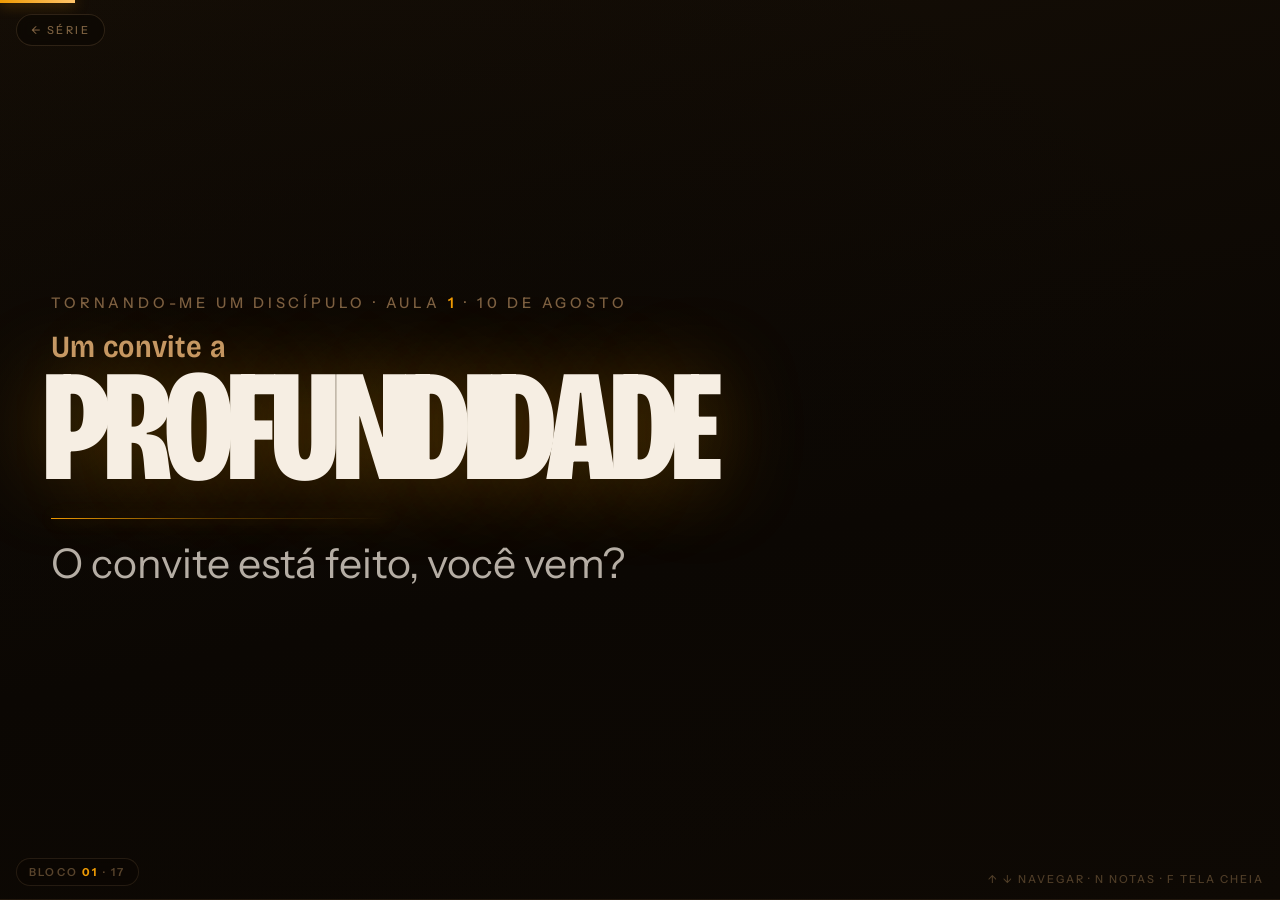
==== commit 3522526f: "01-encontro.html: palavras legiveis, numeracao de blocos e fogo nas telas de versiculo" ====
--- a/01-encontro.html
+++ b/01-encontro.html
@@ -210,13 +210,30 @@
     transition:opacity .6s ease; pointer-events:none;
   }
 
+  /* numeração dos blocos — mesmo padrão das aulas 2 em diante */
+  #bloco{
+    position:fixed; bottom:14px; left:16px; z-index:50;
+    font-size:11px; letter-spacing:.2em; text-transform:uppercase;
+    color:rgba(217,170,116,.38); font-weight:600;
+    background:rgba(11,7,3,.55); padding:6px 12px; border-radius:999px;
+    border:1px solid rgba(217,170,116,.13); backdrop-filter:blur(6px);
+    pointer-events:none;
+  }
+  #bloco b{ color:var(--ember); font-weight:800; }
+
   /* fragmento escondido */
   .escondido{
     font-family:var(--display); font-weight:800; font-variation-settings:"wdth" 82;
-    font-size:clamp(14px,1.5vw,24px); letter-spacing:.3em; text-transform:uppercase;
-    color:rgba(217,170,116,.11);
+    font-size:clamp(18px,1.8vw,30px); letter-spacing:.26em; text-transform:uppercase;
+    color:rgba(217,170,116,.46);
+    text-shadow:0 0 18px rgba(239,155,4,.22);
     position:absolute; right:var(--pad); bottom:calc(var(--pad) + 10px); z-index:3;
     user-select:text;
+  }
+
+  /* 90% assiste por celular: um pouco mais de presença em tela pequena */
+  @media (max-width:900px){
+    .escondido{ font-size:19px; color:rgba(217,170,116,.52); }
   }
 
   /* telas largas: listas em duas colunas para ocupar o espaço */
@@ -341,6 +358,7 @@
 
   <!-- 6 · RESPIRO -->
   <section class="cena respiro" data-nota="Silêncio. Não falar por cima.">
+    <div class="fogo"><div class="heat"><i></i><i></i><i></i></div><canvas></canvas></div>
     <div class="interna">
       <p class="texto">Entrando em um dos barcos, o que pertencia a Simão, pediu-lhe que o afastasse um pouco da praia.</p>
       <div class="fonte">Lucas 5.3 · NVI</div>
@@ -372,6 +390,7 @@
 
   <!-- 8 · RESPIRO -->
   <section class="cena respiro" data-nota="Segundo respiro. Ler junto, em voz alta.">
+    <div class="fogo"><div class="heat"><i></i><i></i><i></i></div><canvas></canvas></div>
     <div class="interna">
       <p class="texto">Vá para onde as águas são mais fundas, e lancem as redes para a pesca.</p>
       <div class="fonte">Lucas 5.4 · NVI</div>
@@ -402,6 +421,7 @@
 
   <!-- 10 · RESPIRO -->
   <section class="cena respiro" data-nota="O verso da noite. Deixar na tela enquanto conclui o tópico.">
+    <div class="fogo"><div class="heat"><i></i><i></i><i></i></div><canvas></canvas></div>
     <div class="interna">
       <p class="texto">Mas, porque és tu quem está dizendo isto, vou lançar as redes.</p>
       <div class="fonte">Lucas 5.5b · NVI</div>
@@ -442,6 +462,7 @@
 
   <!-- 14 · MÚSICA -->
   <section class="cena respiro" data-nota="ATENÇÃO: marcar 'compartilhar áudio da guia' no Meet ANTES de dar play. Não comentar a letra.">
+    <div class="fogo"><div class="heat"><i></i><i></i><i></i></div><canvas></canvas></div>
     <div class="interna">
       <div class="marcador">Canção da semana</div>
       <h2 class="cabeca" style="font-size:clamp(24px,4vw,60px);margin-bottom:clamp(20px,3vh,36px)">Uma Vez · fhop music</h2>
@@ -566,5 +587,26 @@
   setTimeout(function(){ ajuda.style.opacity = '0'; }, 6000);
 })();
 </script>
+<script>
+/* numeração dos blocos — mesmo padrão das aulas 2 em diante */
+(function(){
+  var cenas = document.querySelectorAll('.cena');
+  if (!cenas.length) return;
+  var el = document.createElement('div');
+  el.id = 'bloco';
+  document.body.appendChild(el);
+  function dois(n){ return (n < 10 ? '0' : '') + n; }
+  function marcar(i){ el.innerHTML = 'Bloco <b>' + dois(i + 1) + '</b> · ' + dois(cenas.length); }
+  marcar(0);
+  if ('IntersectionObserver' in window){
+    var io = new IntersectionObserver(function(ents){
+      ents.forEach(function(e){
+        if (e.isIntersecting) marcar(Array.prototype.indexOf.call(cenas, e.target));
+      });
+    }, { threshold:0.5 });
+    Array.prototype.forEach.call(cenas, function(c){ io.observe(c); });
+  }
+})();
+</script>
 </body>
 </html>
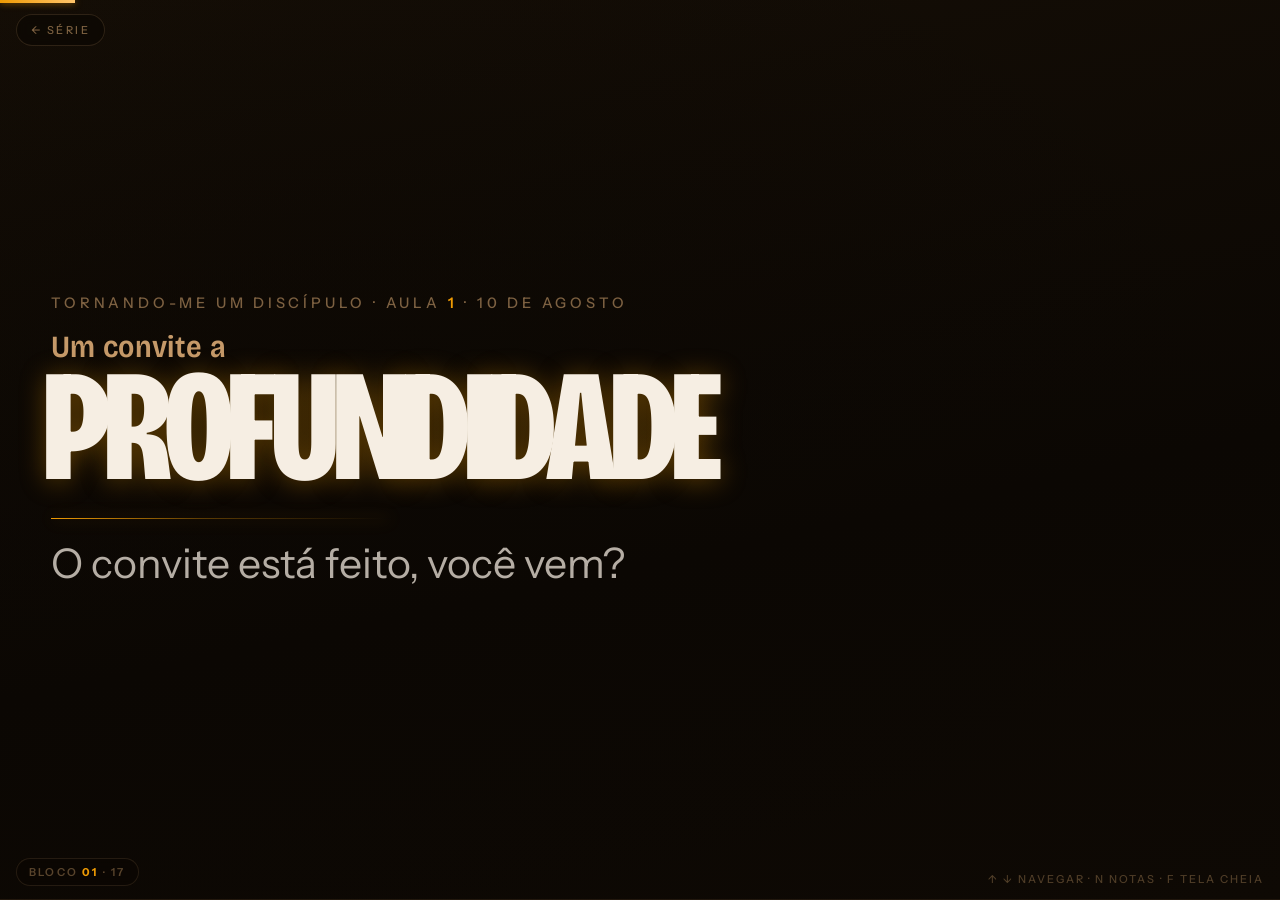
==== commit 696ce6b1: "01-encontro.html: corta sombras gigantes que travavam o navegador" ====
--- a/01-encontro.html
+++ b/01-encontro.html
@@ -48,7 +48,7 @@
     font-family:var(--display); font-weight:800; font-variation-settings:"wdth" 75;
     font-size:clamp(46px,24vw,420px); line-height:.8; letter-spacing:-.04em;
     text-transform:uppercase; color:var(--bone); white-space:nowrap;
-    margin-left:-.05em; text-shadow:0 4px 90px rgba(239,155,4,.3);
+    margin-left:-.05em; text-shadow:0 2px 26px rgba(239,155,4,.34);
   }
   @media (max-width:700px){ .gigante{ font-size:18vw; } }
 
@@ -61,7 +61,7 @@
   .frase{
     font-family:var(--display); font-weight:600; font-variation-settings:"wdth" 88;
     font-size:clamp(23px,4.05vw,70px); line-height:1.16; color:var(--ember-hi);
-    text-shadow:0 0 30px rgba(239,155,4,.5),0 0 80px rgba(239,155,4,.24);
+    text-shadow:0 0 20px rgba(239,155,4,.5);
     max-width:20ch;
   }
 
@@ -81,7 +81,7 @@
   ul.pontos li::before{
     content:""; position:absolute; left:0; top:.62em;
     width:clamp(7px,.7vw,11px); aspect-ratio:1; border-radius:50%;
-    background:var(--ember); box-shadow:0 0 14px rgba(239,155,4,.75);
+    background:var(--ember); box-shadow:0 0 7px rgba(239,155,4,.8);
   }
   ul.pontos li b{ color:var(--bone); font-weight:600; }
 
@@ -97,7 +97,7 @@
   .respiro .texto{
     font-family:var(--display); font-weight:400; font-variation-settings:"wdth" 96;
     font-size:clamp(25px,4.45vw,77px); line-height:1.26; color:var(--bone);
-    text-shadow:0 0 60px rgba(239,155,4,.28);
+    text-shadow:0 0 20px rgba(239,155,4,.3);
   }
   .respiro .fonte{
     margin-top:clamp(20px,3vh,40px);
@@ -191,7 +191,7 @@
   #barra{
     position:fixed; top:0; left:0; height:3px; width:0%;
     background:linear-gradient(90deg,var(--ember),var(--ember-hi));
-    box-shadow:0 0 14px rgba(239,155,4,.7); z-index:50;
+    box-shadow:0 0 7px rgba(239,155,4,.7); z-index:50;
     transition:width .25s ease;
   }
   #voltar{
--- a/base.css
+++ b/base.css
@@ -119,18 +119,18 @@
   bottom:0;
   display:block;
   border-radius:50%;
-  filter:blur(58px);
-  background:radial-gradient(circle at 50% 70%,rgba(239,155,4,.5) 0%,rgba(239,155,4,.16) 45%,rgba(239,155,4,0) 72%);
+  filter:blur(54px);
+  background:radial-gradient(circle at 50% 70%,rgba(239,155,4,.62) 0%,rgba(239,155,4,.2) 45%,rgba(239,155,4,0) 72%);
   animation:respira 7s ease-in-out infinite;
 }
-.fogo .heat i:nth-child(1){ left:6%;  width:44%; height:78%; animation-delay:0s;    opacity:.75; }
-.fogo .heat i:nth-child(2){ left:38%; width:38%; height:62%; animation-delay:-2.3s; opacity:.6;  }
-.fogo .heat i:nth-child(3){ left:64%; width:42%; height:70%; animation-delay:-4.1s; opacity:.5;  }
-.fogo .heat i:nth-child(4){ left:20%; width:30%; height:52%; animation-delay:-5.6s; opacity:.45; }
+.fogo .heat i:nth-child(1){ left:6%;  width:44%; height:78%; animation-delay:0s;    opacity:.9; }
+.fogo .heat i:nth-child(2){ left:38%; width:38%; height:62%; animation-delay:-2.3s; opacity:.76;  }
+.fogo .heat i:nth-child(3){ left:64%; width:42%; height:70%; animation-delay:-4.1s; opacity:.64;  }
+.fogo .heat i:nth-child(4){ left:20%; width:30%; height:52%; animation-delay:-5.6s; opacity:.56; }
 
 @keyframes respira{
-  0%,100%{ transform:translateY(6%)  scale(1);    opacity:.42; }
-  50%    { transform:translateY(-4%) scale(1.09); opacity:.82; }
+  0%,100%{ transform:translateY(6%)  scale(1);    opacity:.54; }
+  50%    { transform:translateY(-4%) scale(1.09); opacity:.96; }
 }
 
 /* halo quente geral */
@@ -140,12 +140,12 @@
   width:130%; height:76%;
   transform:translateX(-50%);
   pointer-events:none;
-  background:radial-gradient(ellipse at 50% 60%,rgba(239,155,4,.2) 0%,rgba(198,96,10,.09) 38%,rgba(239,155,4,0) 70%);
+  background:radial-gradient(ellipse at 50% 60%,rgba(239,155,4,.29) 0%,rgba(198,96,10,.14) 38%,rgba(239,155,4,0) 70%);
   filter:blur(24px);
   animation:pulsaGlow 9s ease-in-out infinite;
 }
 @keyframes pulsaGlow{
-  0%,100%{ opacity:.55; }
+  0%,100%{ opacity:.7; }
   50%    { opacity:1;   }
 }
 
